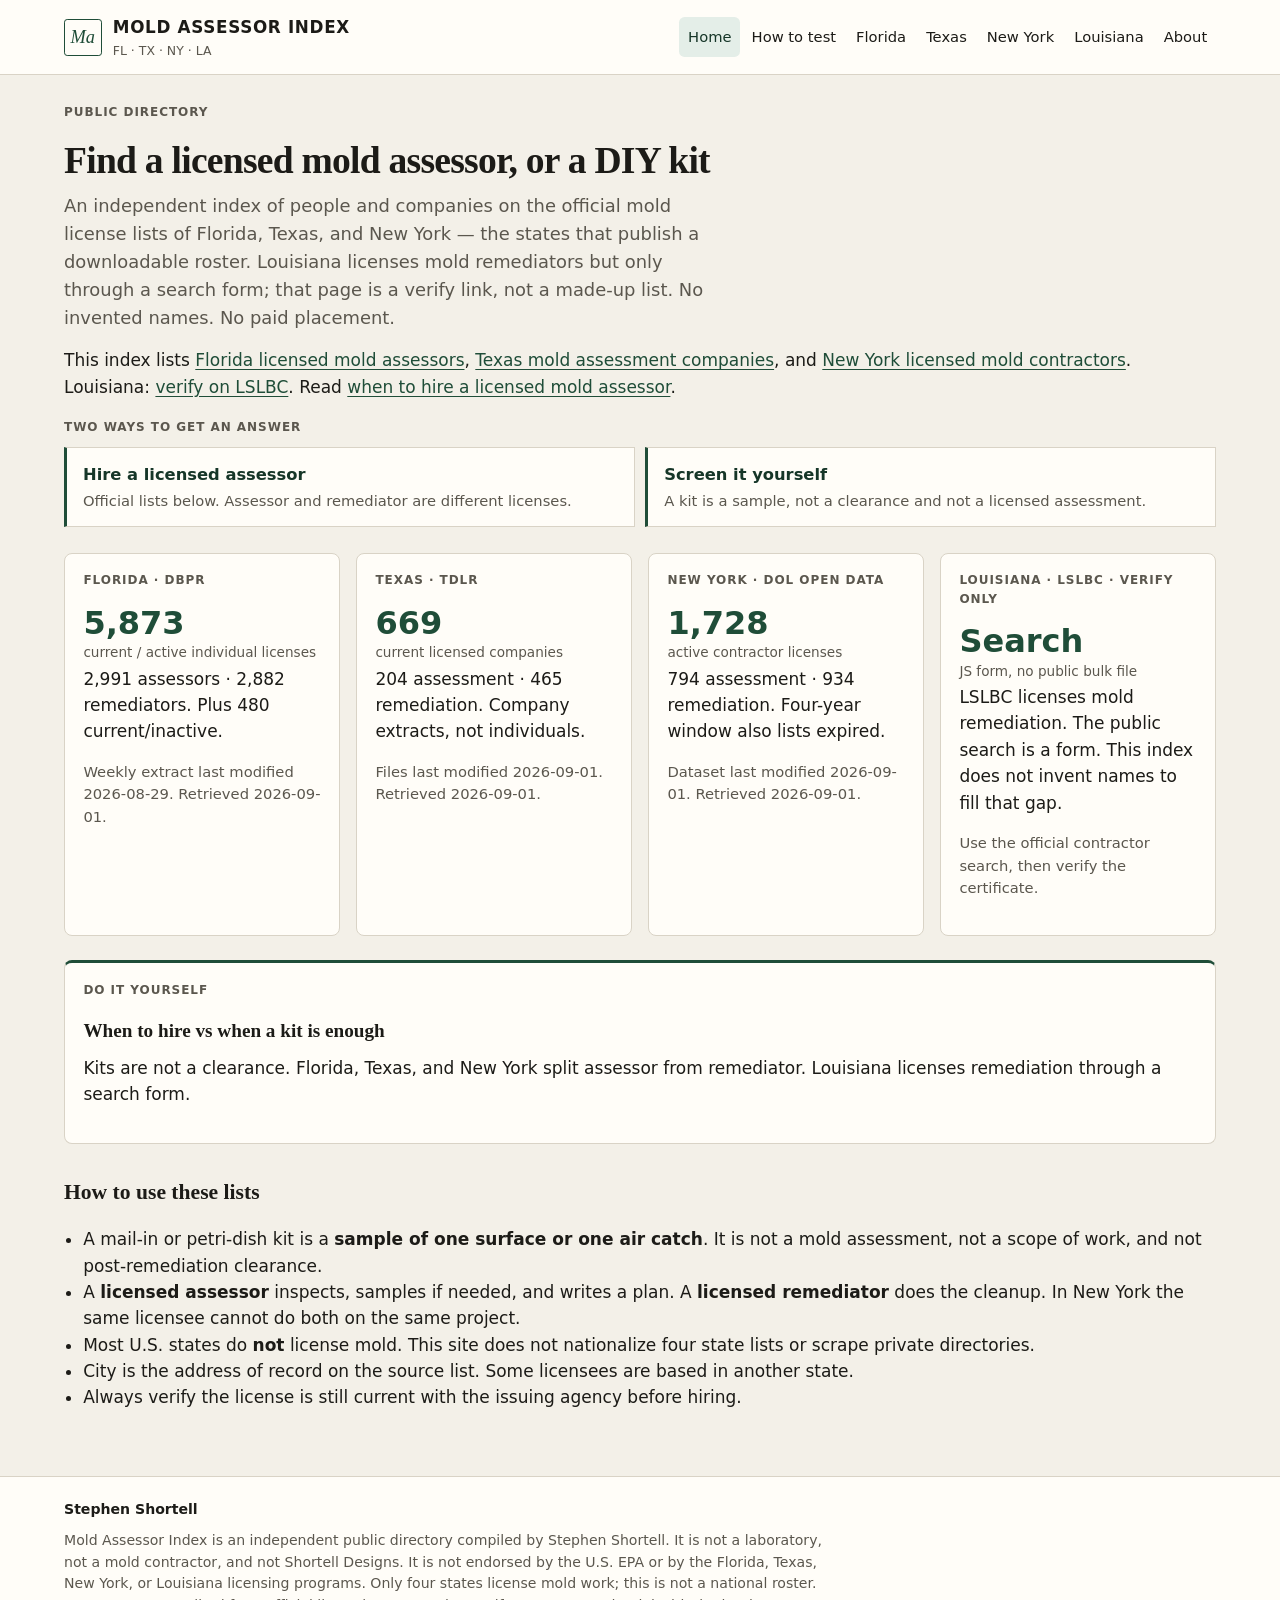
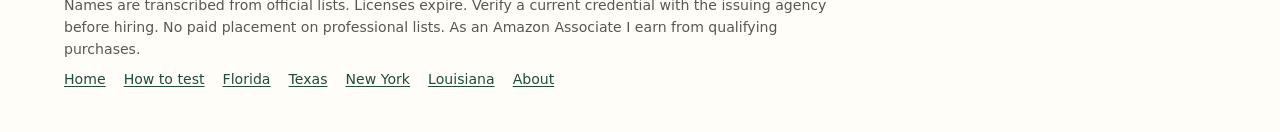
==== index.html @ 60d813a1 "Add unique SEO titles, metas, and internal-link anchors." ====
<!DOCTYPE html>
<html lang="en">
<head>
  <meta charset="utf-8">
  <meta name="viewport" content="width=device-width, initial-scale=1">
  <title>Find a Licensed Mold Assessor | Mold Assessor Index</title>
  <meta name="description" content="Independent index of Florida, Texas, and New York mold license lists. Louisiana is verify-only. Assessor and remediator are different licenses. No paid placement.">
  <link rel="stylesheet" href="css/style.css">
</head>
<body>
  <a class="skip" href="#main">Skip to content</a>
  <header class="site-header">
    <div class="header-inner">
      <a class="brand" href="index.html">
        <span class="brand-mark" aria-hidden="true">Ma</span>
        <span class="brand-text">
          <span class="brand-name">Mold Assessor Index</span>
          <span class="brand-sub">FL · TX · NY · LA</span>
        </span>
      </a>
      <nav aria-label="Primary">
        <a href="index.html" aria-current="page">Home</a>
        <a href="how-to.html">How to test</a>
        <a href="florida.html">Florida</a>
        <a href="texas.html">Texas</a>
        <a href="new-york.html">New York</a>
        <a href="louisiana.html">Louisiana</a>
        <a href="about.html">About</a>
      </nav>
    </div>
  </header>
  <main id="main">
    <div class="wrap">

      <p class="kicker">Public directory</p>
      <h1>Find a licensed mold assessor, or a DIY kit</h1>
      <p class="lede">An independent index of people and companies on the official mold license lists of Florida, Texas, and New York — the states that publish a downloadable roster. Louisiana licenses mold remediators but only through a search form; that page is a verify link, not a made-up list. No invented names. No paid placement.</p>
      <p>This index lists <a href="florida.html">Florida licensed mold assessors</a>, <a href="texas.html">Texas mold assessment companies</a>, and <a href="new-york.html">New York licensed mold contractors</a>. Louisiana: <a href="louisiana.html">verify on LSLBC</a>. Read <a href="how-to.html">when to hire a licensed mold assessor</a>.</p>

      <div class="paths">
        <p class="paths-label">Two ways to get an answer</p>
        <a class="path" href="#states">
          <strong>Hire a licensed assessor</strong>
          <span>Official lists below. Assessor and remediator are different licenses.</span>
        </a>
        <a class="path" href="how-to.html">
          <strong>Screen it yourself</strong>
          <span>A kit is a sample, not a clearance and not a licensed assessment.</span>
        </a>
      </div>

      <div class="grid states" id="states">
        <a class="card" href="florida.html">
          <p class="kicker">Florida · DBPR</p>
          <p class="stat">5,873<small>current / active individual licenses</small></p>
          <p>2,991 assessors · 2,882 remediators. Plus 480 current/inactive.</p>
          <p class="meta">Weekly extract last modified 2026-08-29. Retrieved 2026-09-01.</p>
        </a>
        <a class="card" href="texas.html">
          <p class="kicker">Texas · TDLR</p>
          <p class="stat">669<small>current licensed companies</small></p>
          <p>204 assessment · 465 remediation. Company extracts, not individuals.</p>
          <p class="meta">Files last modified 2026-09-01. Retrieved 2026-09-01.</p>
        </a>
        <a class="card" href="new-york.html">
          <p class="kicker">New York · DOL Open Data</p>
          <p class="stat">1,728<small>active contractor licenses</small></p>
          <p>794 assessment · 934 remediation. Four-year window also lists expired.</p>
          <p class="meta">Dataset last modified 2026-09-01. Retrieved 2026-09-01.</p>
        </a>
        <a class="card" href="louisiana.html">
          <p class="kicker">Louisiana · LSLBC · verify only</p>
          <p class="stat">Search<small>JS form, no public bulk file</small></p>
          <p>LSLBC licenses mold remediation. The public search is a form. This index does not invent names to fill that gap.</p>
          <p class="meta">Use the official contractor search, then verify the certificate.</p>
        </a>
      </div>

      <a class="card card-howto" href="how-to.html">
        <p class="kicker">Do it yourself</p>
        <h2>When to hire vs when a kit is enough</h2>
        <p>Kits are not a clearance. Florida, Texas, and New York split assessor from remediator. Louisiana licenses remediation through a search form.</p>
      </a>

      <h2>How to use these lists</h2>
      <ul class="plain">
        <li>A mail-in or petri-dish kit is a <strong>sample of one surface or one air catch</strong>. It is not a mold assessment, not a scope of work, and not post-remediation clearance.</li>
        <li>A <strong>licensed assessor</strong> inspects, samples if needed, and writes a plan. A <strong>licensed remediator</strong> does the cleanup. In New York the same licensee cannot do both on the same project.</li>
        <li>Most U.S. states do <strong>not</strong> license mold. This site does not nationalize four state lists or scrape private directories.</li>
        <li>City is the address of record on the source list. Some licensees are based in another state.</li>
        <li>Always verify the license is still current with the issuing agency before hiring.</li>
      </ul>

    </div>
  </main>
  <footer class="site-footer">
    <div class="wrap">
      <p class="byline">Stephen Shortell</p>
      <p>Mold Assessor Index is an independent public directory compiled by Stephen Shortell. It is not a laboratory, not a mold contractor, and not Shortell Designs. It is not endorsed by the U.S. EPA or by the Florida, Texas, New York, or Louisiana licensing programs. Only four states license mold work; this is not a national roster. Names are transcribed from official lists. Licenses expire. Verify a current credential with the issuing agency before hiring. No paid placement on professional lists. As an Amazon Associate I earn from qualifying purchases.</p>
      <p class="foot-nav"><a href="index.html">Home</a> <a href="how-to.html">How to test</a> <a href="florida.html">Florida</a> <a href="texas.html">Texas</a> <a href="new-york.html">New York</a> <a href="louisiana.html">Louisiana</a> <a href="about.html">About</a></p>
    </div>
  </footer>
</body>
</html>
---- css/style.css ----
/* Mold Assessor Index — same visual language as Radon Test Index / Lead Paint Index; mobile-first, calm, no tracking, no cookie wall */
:root {
  --bg: #f3f0e8;
  --bg-2: #fffdf8;
  --ink: #1c1b17;
  --muted: #5b574e;
  --line: #d9d3c6;
  --pine: #1f4d38;
  --pine-2: #163628;
  --sage: #e4eee8;
  --violet: #ece8f5;
  --violet-ink: #3a3160;
  --sand: #f3ead4;
  --sand-ink: #5a4718;
  --note: #f6efe0;
  --note-edge: #8a6d32;
  --focus: #1f4d38;
  --max: 72rem;
  --prose: 40rem;
  --radius: 0.35rem;
}

*,
*::before,
*::after {
  box-sizing: border-box;
}

html {
  scroll-behavior: smooth;
}

body {
  margin: 0;
  color: var(--ink);
  background: var(--bg);
  font-family: "Source Sans 3", "Segoe UI", system-ui, -apple-system, sans-serif;
  font-size: 1.0625rem;
  line-height: 1.55;
}

.skip {
  position: absolute;
  left: 0.75rem;
  top: -3rem;
  background: var(--pine);
  color: #fff;
  padding: 0.4rem 0.7rem;
  z-index: 20;
}
.skip:focus {
  top: 0.75rem;
}

a {
  color: var(--pine);
  text-underline-offset: 0.15em;
}
a:hover {
  color: var(--pine-2);
}
a:focus-visible,
button:focus-visible,
input:focus-visible {
  outline: 2px solid var(--focus);
  outline-offset: 2px;
}

.wrap {
  width: min(100% - 2rem, var(--max));
  margin-inline: auto;
}
.wrap-prose {
  width: min(100% - 2rem, var(--prose));
  margin-inline: auto;
}

/* Header */
.site-header {
  border-bottom: 1px solid var(--line);
  background: var(--bg-2);
}
.header-inner {
  width: min(100% - 2rem, var(--max));
  margin-inline: auto;
  padding: 0.9rem 0 0.85rem;
  display: flex;
  flex-wrap: wrap;
  gap: 0.75rem 1.5rem;
  align-items: center;
  justify-content: space-between;
}
.brand {
  display: flex;
  gap: 0.7rem;
  align-items: center;
  text-decoration: none;
  color: inherit;
}
.brand-mark {
  flex: none;
  width: 2.35rem;
  height: 2.35rem;
  display: grid;
  place-items: center;
  border: 1.5px solid var(--pine);
  border-radius: 0.2rem;
  color: var(--pine);
  font-family: Georgia, "Iowan Old Style", "Palatino Linotype", serif;
  font-style: italic;
  font-size: 1.15rem;
  line-height: 1;
}
.brand-text {
  display: flex;
  flex-direction: column;
  gap: 0.05rem;
}
.brand-name {
  font-weight: 700;
  letter-spacing: 0.04em;
  font-size: 1.05rem;
  text-transform: uppercase;
}
.brand-sub {
  font-size: 0.78rem;
  color: var(--muted);
}

nav {
  display: flex;
  flex-wrap: wrap;
  gap: 0.15rem 0.15rem;
}
nav a {
  text-decoration: none;
  color: var(--ink);
  padding: 0.3rem 0.55rem;
  border-radius: var(--radius);
  font-size: 0.92rem;
}
nav a:hover,
nav a[aria-current="page"] {
  background: var(--sage);
  color: var(--pine-2);
}

/* Main */
main {
  padding: 1.75rem 0 3rem;
}
h1 {
  font-family: Georgia, "Iowan Old Style", Palatino, serif;
  font-weight: 600;
  font-size: clamp(1.7rem, 3.5vw, 2.35rem);
  line-height: 1.2;
  margin: 0 0 0.6rem;
  letter-spacing: -0.02em;
}
h2 {
  font-family: Georgia, "Iowan Old Style", Palatino, serif;
  font-weight: 600;
  font-size: 1.35rem;
  margin: 2rem 0 0.6rem;
}
h3 {
  font-size: 1.05rem;
  margin: 1.4rem 0 0.4rem;
}
p {
  margin: 0 0 1rem;
}
.lede {
  font-size: 1.12rem;
  color: var(--muted);
  max-width: 40rem;
}

/* Home cards */
.grid {
  display: grid;
  gap: 1rem;
  margin: 1.5rem 0;
}
@media (min-width: 640px) {
  .grid.states {
    grid-template-columns: repeat(2, 1fr);
  }
  .grid.two {
    grid-template-columns: 1fr 1fr;
  }
}
@media (min-width: 960px) {
  .grid.states {
    grid-template-columns: repeat(4, 1fr);
  }
}
.card {
  background: var(--bg-2);
  border: 1px solid var(--line);
  border-radius: 0.5rem;
  padding: 1.1rem 1.15rem 1.2rem;
  text-decoration: none;
  color: inherit;
  display: block;
}
a.card:hover {
  border-color: var(--pine);
}
.card h2,
.card h3 {
  margin-top: 0;
}
.stat {
  font-variant-numeric: tabular-nums;
  font-size: 2rem;
  font-weight: 600;
  color: var(--pine);
  line-height: 1.1;
  margin: 0.2rem 0 0.35rem;
}
.stat small {
  display: block;
  font-size: 0.85rem;
  font-weight: 500;
  color: var(--muted);
  margin-top: 0.25rem;
}
.kicker {
  font-size: 0.75rem;
  letter-spacing: 0.08em;
  text-transform: uppercase;
  color: var(--muted);
  font-weight: 600;
}

/* Notes / callouts */
.note {
  background: var(--note);
  border-left: 3px solid var(--note-edge);
  padding: 0.85rem 1rem;
  margin: 1.1rem 0 1.4rem;
  border-radius: 0 0.35rem 0.35rem 0;
}
.note p:last-child {
  margin-bottom: 0;
}

ul.plain,
ol.plain {
  padding-left: 1.2rem;
}
.meta {
  color: var(--muted);
  font-size: 0.92rem;
}

/* Filters */
.filters {
  display: flex;
  flex-wrap: wrap;
  gap: 0.65rem 1rem;
  align-items: end;
  margin: 1rem 0 1.1rem;
  padding: 0.85rem 0;
  border-top: 1px solid var(--line);
  border-bottom: 1px solid var(--line);
  position: sticky;
  top: 0;
  background: var(--bg);
  z-index: 5;
}
.filters label.field {
  display: flex;
  flex-direction: column;
  gap: 0.25rem;
  font-size: 0.8rem;
  font-weight: 600;
  color: var(--muted);
  flex: 1 1 14rem;
}
.filters input[type="search"] {
  font: inherit;
  padding: 0.45rem 0.6rem;
  border: 1px solid var(--line);
  border-radius: var(--radius);
  background: var(--bg-2);
  color: var(--ink);
  width: 100%;
}
.pills {
  display: flex;
  flex-wrap: wrap;
  gap: 0.35rem;
}
.pills label {
  font-size: 0.88rem;
  border: 1px solid var(--line);
  background: var(--bg-2);
  border-radius: 999px;
  padding: 0.28rem 0.7rem;
  cursor: pointer;
}
.pills input {
  appearance: none;
  width: 0;
  height: 0;
  position: absolute;
}
.pills input:checked ~ span,
.pills label:has(input:checked) {
  background: var(--pine);
  color: #fff;
  border-color: var(--pine);
}
.pills label:has(input:focus-visible) {
  outline: 2px solid var(--focus);
  outline-offset: 2px;
}
.shown {
  font-size: 0.9rem;
  color: var(--muted);
  margin: 0 0 0.75rem;
}

/* Directory table */
.table-scroll {
  overflow-x: auto;
}
table.dir {
  width: 100%;
  border-collapse: collapse;
  background: var(--bg-2);
  font-size: 0.95rem;
}
table.dir th {
  text-align: left;
  font-size: 0.75rem;
  letter-spacing: 0.06em;
  text-transform: uppercase;
  color: var(--muted);
  font-weight: 600;
  padding: 0.55rem 0.7rem;
  border-bottom: 1px solid var(--line);
  background: #f7f4ec;
  position: sticky;
  top: 0;
}
table.dir td {
  padding: 0.65rem 0.7rem;
  border-bottom: 1px solid var(--line);
  vertical-align: top;
}
table.dir tbody tr:hover {
  background: #faf7f0;
}
.name {
  font-weight: 600;
}
.city {
  white-space: nowrap;
}
.cred,
.src {
  color: var(--muted);
  font-size: 0.88rem;
}
.svc {
  display: inline-block;
  font-size: 0.78rem;
  font-weight: 600;
  letter-spacing: 0.02em;
  padding: 0.12rem 0.45rem;
  border-radius: 999px;
  white-space: nowrap;
}
.svc-m {
  background: var(--sage);
  color: var(--pine-2);
}
.svc-x {
  background: var(--violet);
  color: var(--violet-ink);
}
.svc-b {
  background: var(--sand);
  color: var(--sand-ink);
}

@media (max-width: 720px) {
  table.dir,
  table.dir thead,
  table.dir tbody,
  table.dir th,
  table.dir td,
  table.dir tr {
    display: block;
  }
  table.dir thead {
    display: none;
  }
  table.dir tr.pro {
    background: var(--bg-2);
    border: 1px solid var(--line);
    border-radius: 0.45rem;
    padding: 0.75rem 0.85rem 0.85rem;
    margin-bottom: 0.65rem;
  }
  table.dir td {
    border: 0;
    padding: 0.15rem 0;
  }
  table.dir td::before {
    content: attr(data-label);
    display: block;
    font-size: 0.7rem;
    letter-spacing: 0.06em;
    text-transform: uppercase;
    color: var(--muted);
    font-weight: 600;
    margin-bottom: 0.05rem;
  }
  table.dir td.name-cell::before {
    content: none;
  }
  table.dir td:empty,
  table.dir td.omit {
    display: none;
  }
  .city {
    white-space: normal;
  }
}

/* Prose pages */
.prose h1 {
  margin-bottom: 0.75rem;
}
.prose hr {
  border: 0;
  border-top: 1px solid var(--line);
  margin: 1.75rem 0;
}
.prose code {
  font-size: 0.9em;
  background: var(--sage);
  padding: 0.05em 0.3em;
  border-radius: 0.2rem;
}
.prose ul,
.prose ol {
  padding-left: 1.25rem;
  margin: 0 0 1rem;
}
.prose li {
  margin-bottom: 0.35rem;
}

/* Footer */
.site-footer {
  border-top: 1px solid var(--line);
  background: var(--bg-2);
  padding: 1.4rem 0 2rem;
  color: var(--muted);
  font-size: 0.88rem;
}
.site-footer .wrap {
  width: min(100% - 2rem, var(--max));
  margin-inline: auto;
}
.byline {
  color: var(--ink);
  font-weight: 600;
  margin-bottom: 0.4rem;
}
.site-footer p {
  margin: 0 0 0.55rem;
  max-width: 48rem;
}
.foot-nav {
  margin-top: 0.8rem;
}
.foot-nav a {
  margin-right: 0.85rem;
}

@media print {
  .site-header nav,
  .filters,
  .skip,
  .foot-nav {
    display: none;
  }
  body,
  .card,
  table.dir,
  .site-header,
  .site-footer {
    background: #fff;
  }
  a {
    color: inherit;
  }
}


/* === Trust / conversion pass (append) =====================================
   No webfonts, no photos, no Amazon chrome. Method-first kit cards.
   ======================================================================== */

nav a {
  min-height: 2.5rem;
  display: inline-flex;
  align-items: center;
}

/* Homepage: two jobs, stated before the roster. Not a storefront. */
.paths {
  display: grid;
  gap: 0.65rem;
  margin: 1.15rem 0 1.6rem;
}
@media (min-width: 640px) {
  .paths {
    grid-template-columns: 1fr 1fr;
  }
}
.paths-label {
  grid-column: 1 / -1;
  margin: 0;
  font-size: 0.75rem;
  letter-spacing: 0.08em;
  text-transform: uppercase;
  font-weight: 600;
  color: var(--muted);
}
a.path {
  display: block;
  background: var(--bg-2);
  border: 1px solid var(--line);
  border-left: 3px solid var(--pine);
  padding: 0.85rem 1rem;
  text-decoration: none;
  color: inherit;
  min-height: 2.75rem;
}
a.path:hover,
a.path:focus {
  border-color: var(--pine);
  color: inherit;
}
a.path strong {
  display: block;
  color: var(--pine-2);
  font-size: 1.02rem;
}
a.path span {
  display: block;
  color: var(--muted);
  font-size: 0.92rem;
  font-weight: 400;
  margin-top: 0.15rem;
}

.card-howto {
  border-top: 3px solid var(--pine);
}
.card-howto h2 {
  font-size: 1.2rem;
}

/* How-to page: two methods, then a quiet paid link. Not a shop. */
.kit-block {
  margin: 1.25rem 0 1.6rem;
  padding: 1rem 0 0.25rem;
  border-top: 1px solid var(--line);
}
.kit-lead {
  max-width: 40rem;
}
.kits {
  display: grid;
  gap: 0.85rem;
  margin: 0.85rem 0 1rem;
}
@media (min-width: 640px) {
  .kits { grid-template-columns: 1fr 1fr; }
}
.kit {
  background: var(--bg-2);
  border: 1px solid var(--line);
  padding: 0.95rem 1rem 1.05rem;
}
.kit h3 {
  margin: 0.15rem 0 0.4rem;
  font-family: Georgia, "Iowan Old Style", Palatino, serif;
  font-size: 1.15rem;
  font-weight: 600;
}
.kit p:last-child { margin-bottom: 0; }
a.kit-link {
  display: inline-flex;
  align-items: center;
  flex-wrap: wrap;
  gap: 0.35rem 0.5rem;
  min-height: 2.75rem;
  padding: 0.35rem 0;
  font-weight: 600;
  text-decoration: underline;
  text-underline-offset: 0.18em;
}
.paid {
  font-weight: 500;
  font-style: italic;
  color: var(--muted);
  font-size: 0.88em;
}

/* Mold Assessor Index — extras */
.grid.three {
  display: grid;
  gap: 1rem;
}
@media (min-width: 640px) {
  .grid.three { grid-template-columns: repeat(3, 1fr); }
}
.kit.span-2 { grid-column: 1 / -1; }
@media (min-width: 640px) {
  .kits.three { grid-template-columns: 1fr 1fr 1fr; }
}
.rec {
  display: inline-block;
  font-size: 0.75rem;
  font-weight: 600;
  letter-spacing: 0.04em;
  text-transform: uppercase;
  padding: 0.12rem 0.45rem;
  border-radius: 999px;
  margin-bottom: 0.35rem;
}
.rec-yes { background: var(--sage); color: var(--pine-2); }
.rec-no { background: var(--sand); color: var(--sand-ink); }
.county {
  margin: 1.75rem 0 0.4rem;
  font-size: 0.8rem;
  letter-spacing: 0.08em;
  text-transform: uppercase;
  color: var(--muted);
}
.phone {
  font-variant-numeric: tabular-nums;
  white-space: nowrap;
}
.dup {
  font-size: 0.85rem;
  color: var(--muted);
  font-style: italic;
}
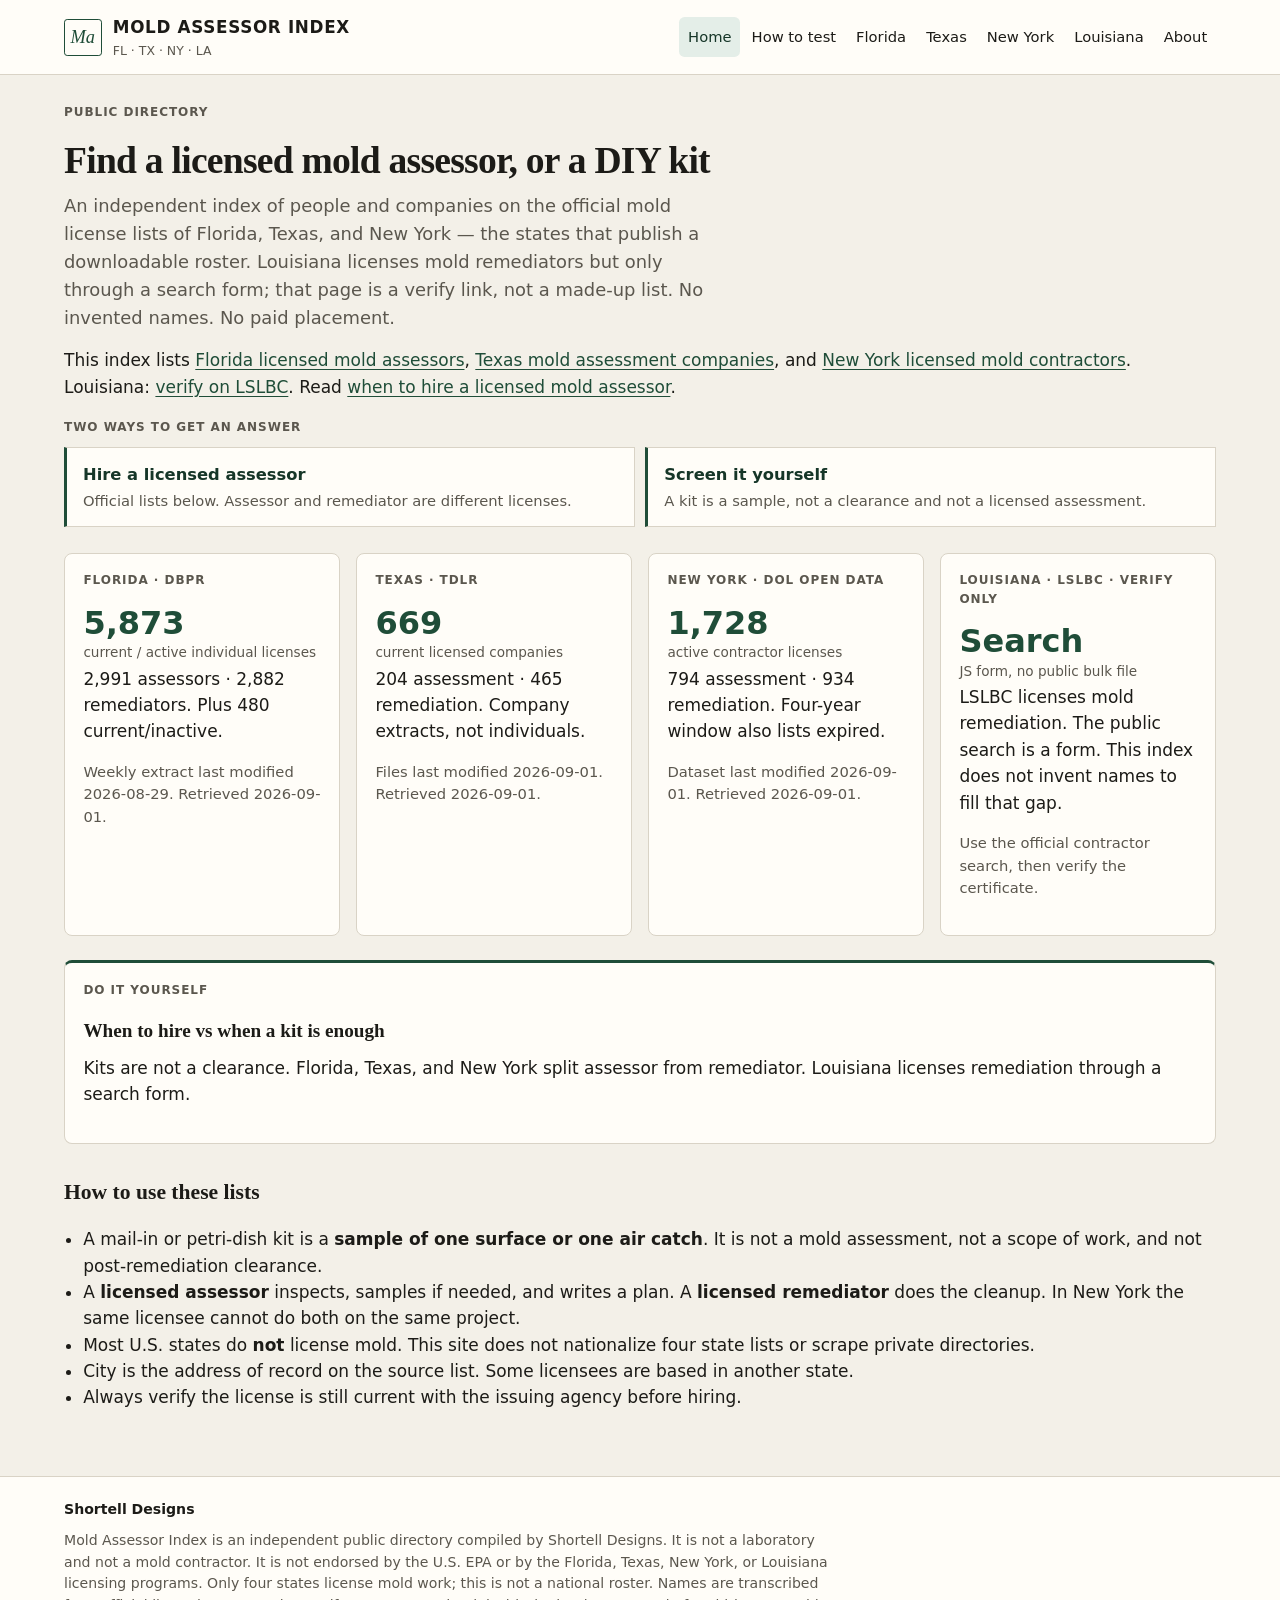
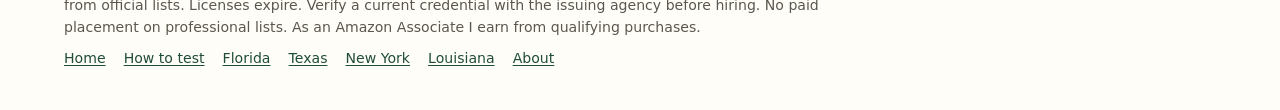
==== commit 09e03f47: "Use Shortell Designs as public byline." ====
--- a/index.html
+++ b/index.html
@@ -95,8 +95,8 @@
   </main>
   <footer class="site-footer">
     <div class="wrap">
-      <p class="byline">Stephen Shortell</p>
-      <p>Mold Assessor Index is an independent public directory compiled by Stephen Shortell. It is not a laboratory, not a mold contractor, and not Shortell Designs. It is not endorsed by the U.S. EPA or by the Florida, Texas, New York, or Louisiana licensing programs. Only four states license mold work; this is not a national roster. Names are transcribed from official lists. Licenses expire. Verify a current credential with the issuing agency before hiring. No paid placement on professional lists. As an Amazon Associate I earn from qualifying purchases.</p>
+      <p class="byline">Shortell Designs</p>
+      <p>Mold Assessor Index is an independent public directory compiled by Shortell Designs. It is not a laboratory and not a mold contractor. It is not endorsed by the U.S. EPA or by the Florida, Texas, New York, or Louisiana licensing programs. Only four states license mold work; this is not a national roster. Names are transcribed from official lists. Licenses expire. Verify a current credential with the issuing agency before hiring. No paid placement on professional lists. As an Amazon Associate I earn from qualifying purchases.</p>
       <p class="foot-nav"><a href="index.html">Home</a> <a href="how-to.html">How to test</a> <a href="florida.html">Florida</a> <a href="texas.html">Texas</a> <a href="new-york.html">New York</a> <a href="louisiana.html">Louisiana</a> <a href="about.html">About</a></p>
     </div>
   </footer>
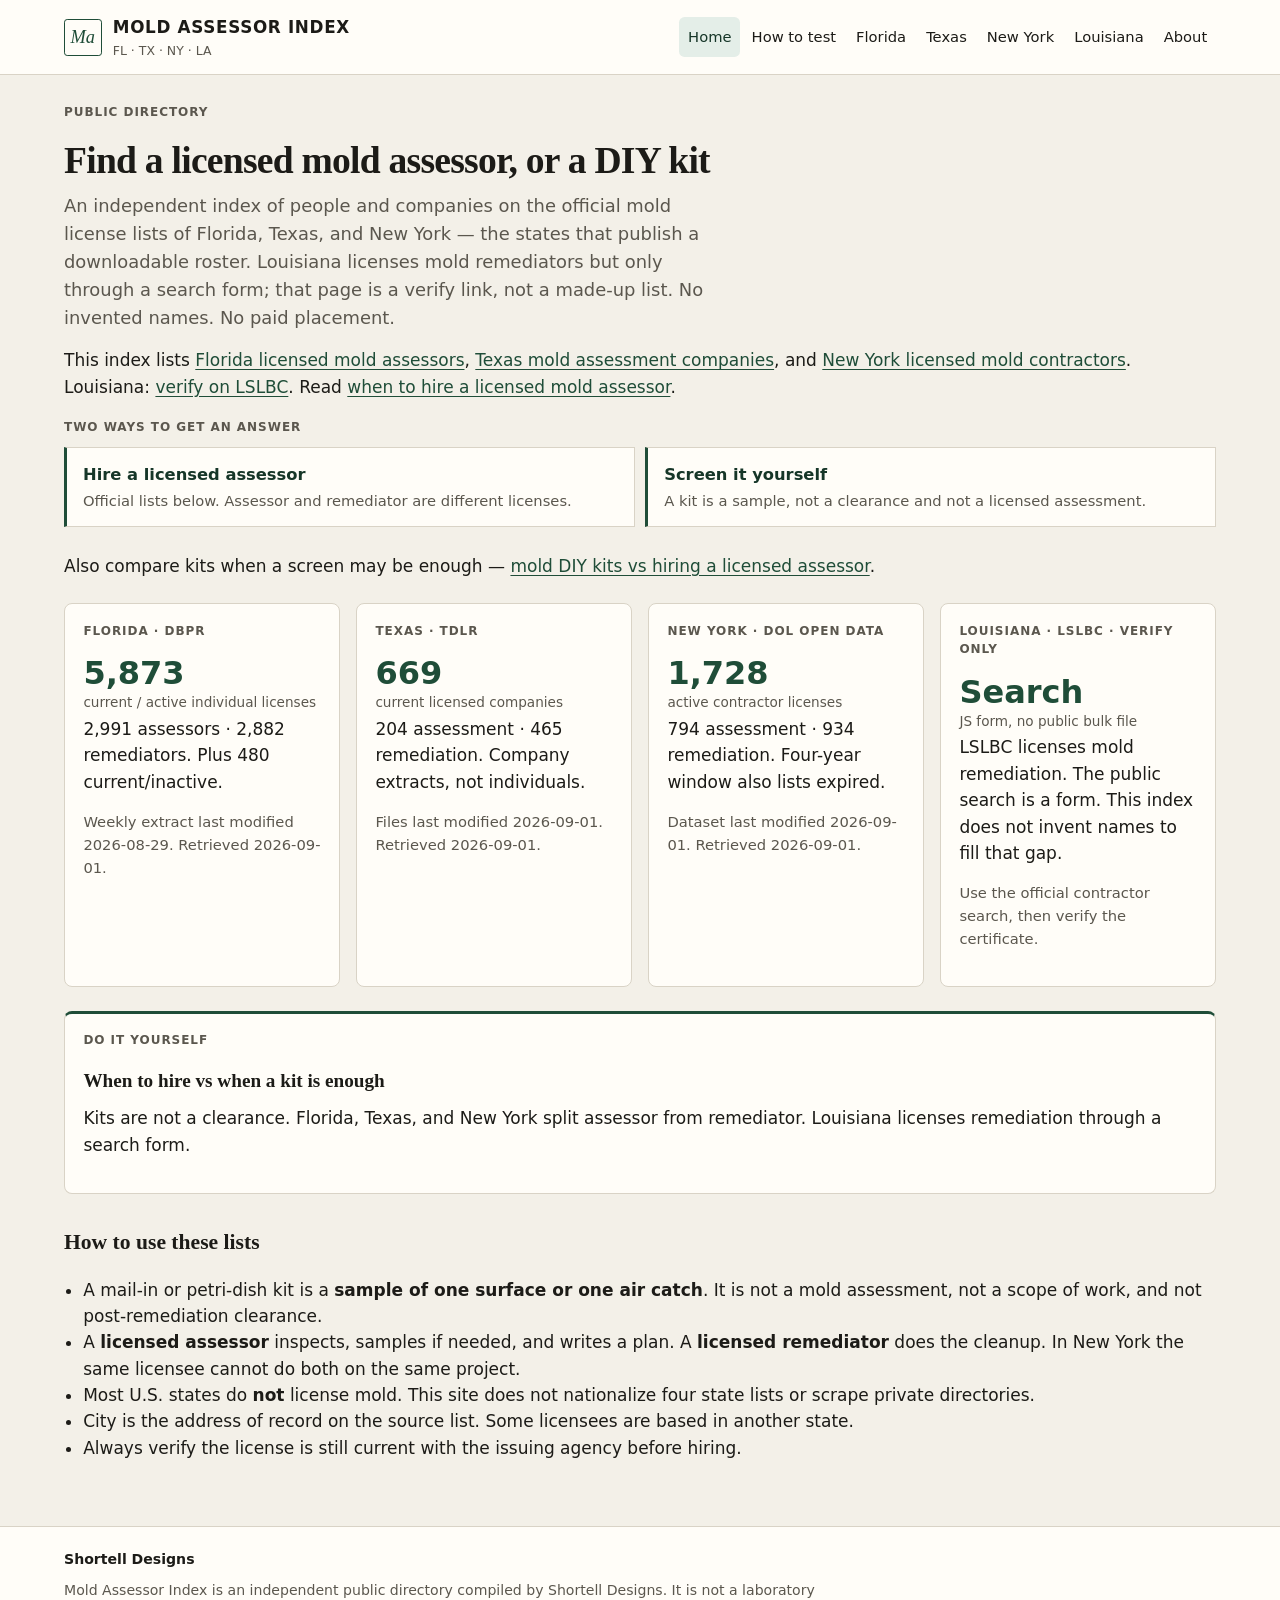
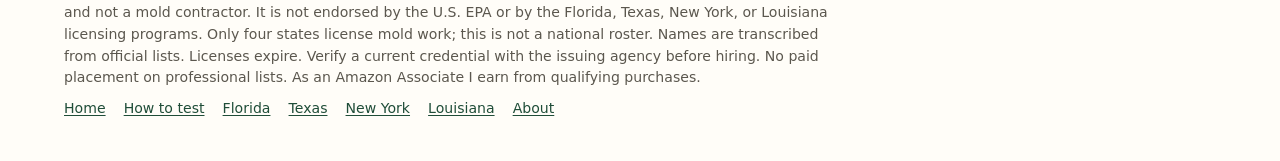
==== commit 00648201: "Add homepage DIY kit comparison bridge to diy-kit-index." ====
--- a/index.html
+++ b/index.html
@@ -48,6 +48,8 @@
           <span>A kit is a sample, not a clearance and not a licensed assessment.</span>
         </a>
       </div>
+
+      <p>Also compare kits when a screen may be enough — <a href="https://shortelldesigns.github.io/diy-kit-index/mold-diy-kits.html">mold DIY kits vs hiring a licensed assessor</a>.</p>
 
       <div class="grid states" id="states">
         <a class="card" href="florida.html">
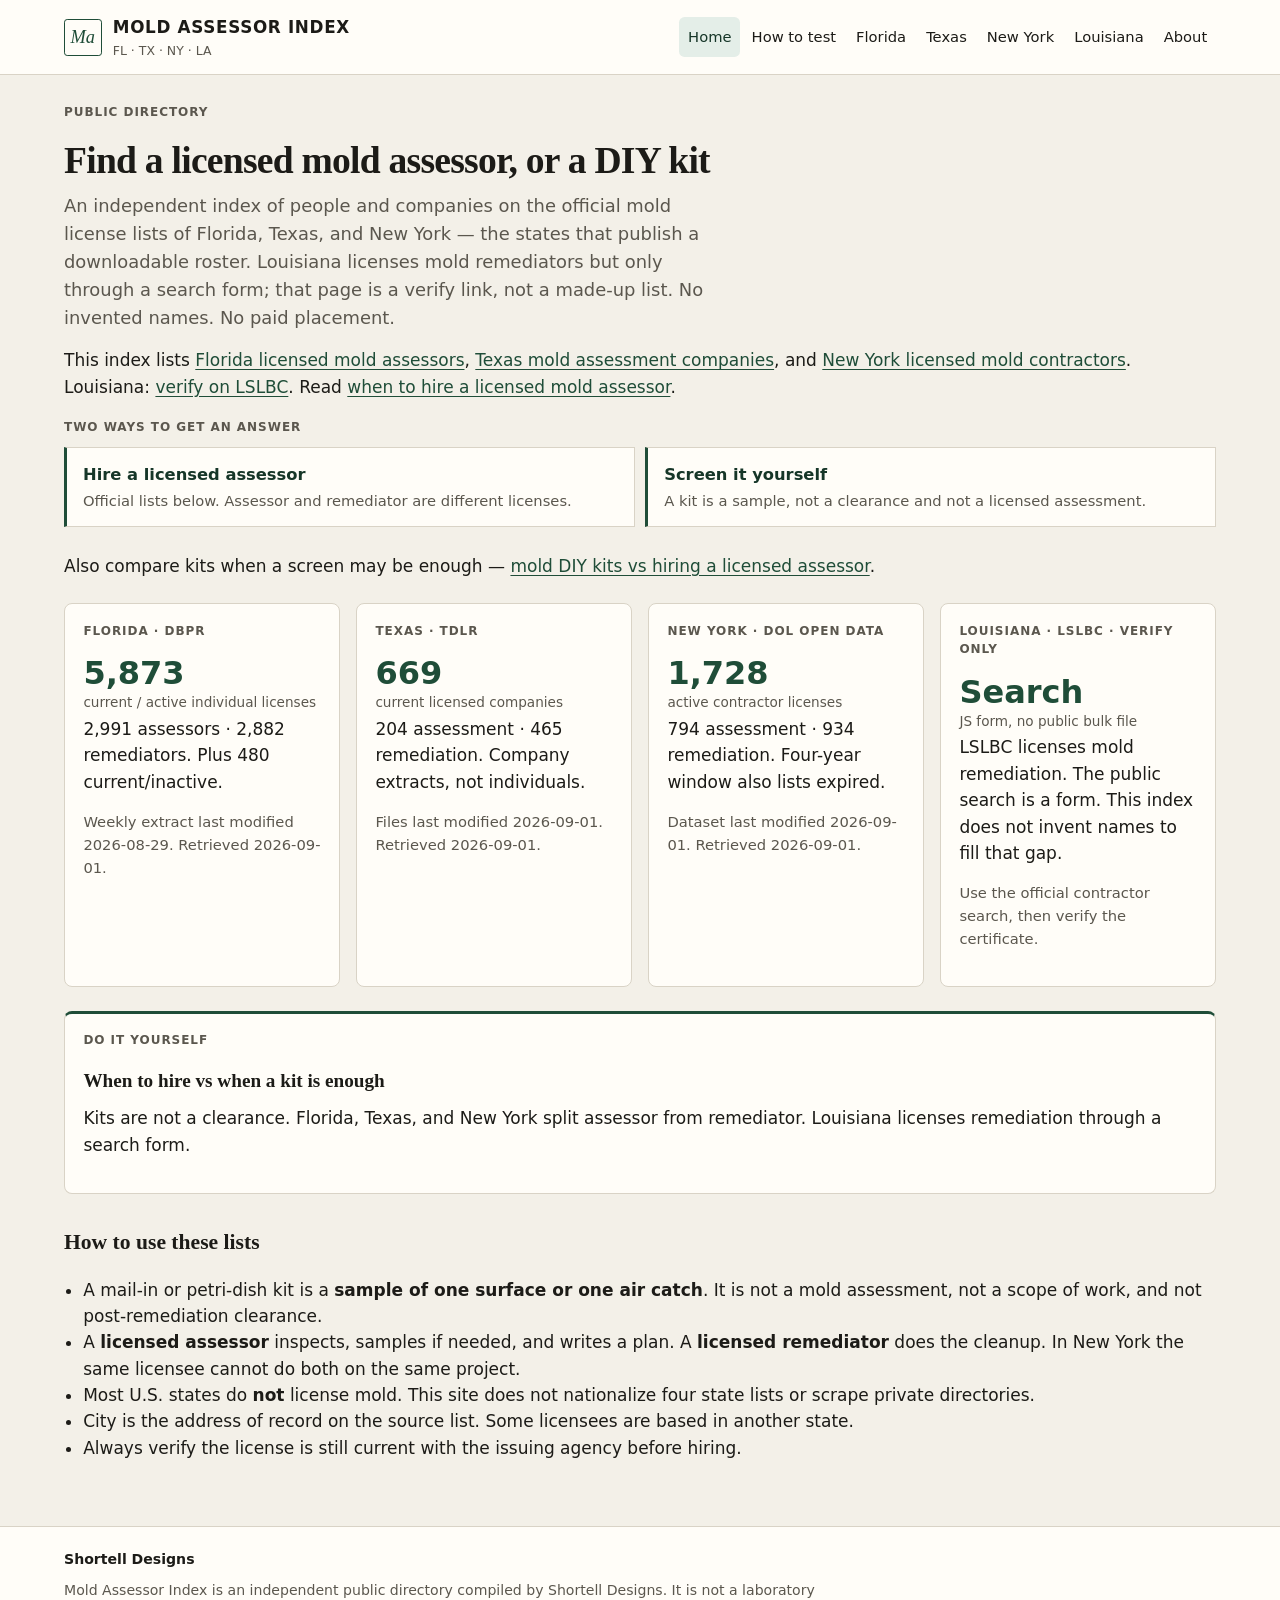
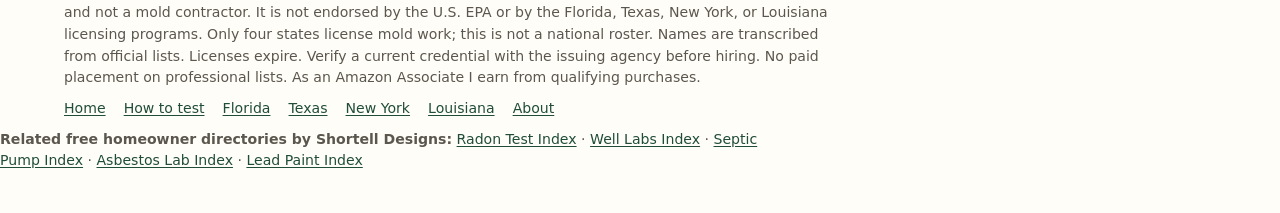
==== commit db0f36fb: "Footer links to related Shortell directories" ====
--- a/index.html
+++ b/index.html
@@ -101,6 +101,7 @@
       <p>Mold Assessor Index is an independent public directory compiled by Shortell Designs. It is not a laboratory and not a mold contractor. It is not endorsed by the U.S. EPA or by the Florida, Texas, New York, or Louisiana licensing programs. Only four states license mold work; this is not a national roster. Names are transcribed from official lists. Licenses expire. Verify a current credential with the issuing agency before hiring. No paid placement on professional lists. As an Amazon Associate I earn from qualifying purchases.</p>
       <p class="foot-nav"><a href="index.html">Home</a> <a href="how-to.html">How to test</a> <a href="florida.html">Florida</a> <a href="texas.html">Texas</a> <a href="new-york.html">New York</a> <a href="louisiana.html">Louisiana</a> <a href="about.html">About</a></p>
     </div>
-  </footer>
+  <p class="related-sites"><strong>Related free homeowner directories by Shortell Designs:</strong> <a href="https://shortelldesigns.github.io/radon-test-index/">Radon Test Index</a> · <a href="https://shortelldesigns.github.io/well-labs-index/">Well Labs Index</a> · <a href="https://shortelldesigns.github.io/septic-pump-index/">Septic Pump Index</a> · <a href="https://shortelldesigns.github.io/asbestos-lab-index/">Asbestos Lab Index</a> · <a href="https://shortelldesigns.github.io/lead-paint-index/">Lead Paint Index</a></p>
+</footer>
 </body>
 </html>
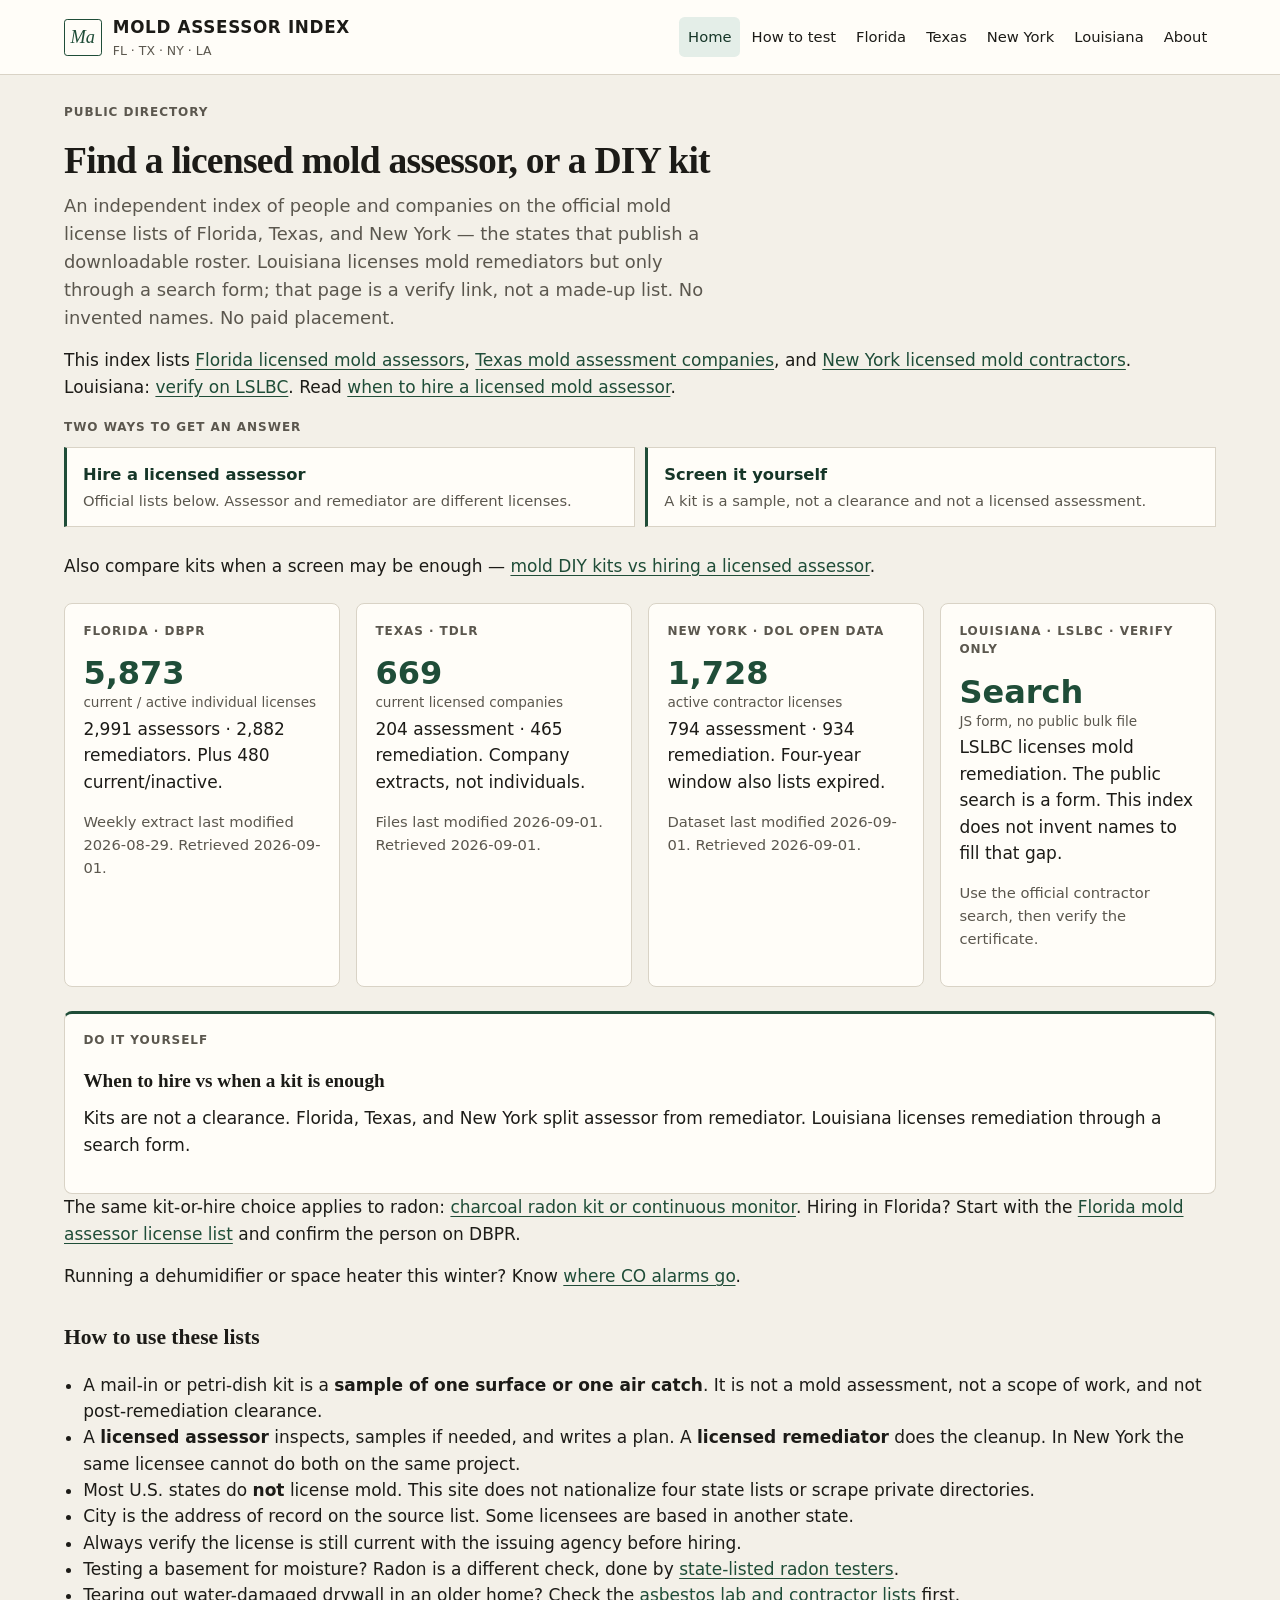
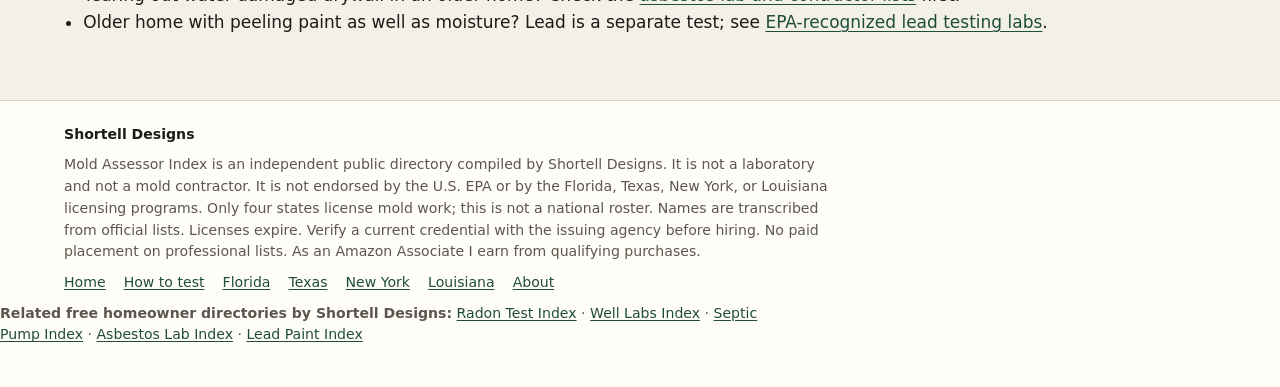
==== commit c41bb519: "Indexing pack 2026-11-09 (Marketeer): intros, titles, metas, internal links Co-authored-by: shortell" ====
--- a/index.html
+++ b/index.html
@@ -5,6 +5,7 @@
   <meta name="viewport" content="width=device-width, initial-scale=1">
   <title>Find a Licensed Mold Assessor | Mold Assessor Index</title>
   <meta name="description" content="Independent index of Florida, Texas, and New York mold license lists. Louisiana is verify-only. Assessor and remediator are different licenses. No paid placement.">
+  <link rel="canonical" href="https://shortelldesigns.github.io/mold-assessor-index/">
   <link rel="stylesheet" href="css/style.css">
 </head>
 <body>
@@ -83,6 +84,8 @@
         <h2>When to hire vs when a kit is enough</h2>
         <p>Kits are not a clearance. Florida, Texas, and New York split assessor from remediator. Louisiana licenses remediation through a search form.</p>
       </a>
+      <p>The same kit-or-hire choice applies to radon: <a href="https://shortelldesigns.github.io/diy-kit-index/radon-test-kits.html">charcoal radon kit or continuous monitor</a>. Hiring in Florida? Start with the <a href="florida.html">Florida mold assessor license list</a> and confirm the person on DBPR.</p>
+      <p>Running a dehumidifier or space heater this winter? Know <a href="https://shortelldesigns.github.io/diy-kit-index/carbon-monoxide-alarms.html">where CO alarms go</a>.</p>
 
       <h2>How to use these lists</h2>
       <ul class="plain">
@@ -91,6 +94,9 @@
         <li>Most U.S. states do <strong>not</strong> license mold. This site does not nationalize four state lists or scrape private directories.</li>
         <li>City is the address of record on the source list. Some licensees are based in another state.</li>
         <li>Always verify the license is still current with the issuing agency before hiring.</li>
+        <li>Testing a basement for moisture? Radon is a different check, done by <a href="https://shortelldesigns.github.io/radon-test-index/">state-listed radon testers</a>.</li>
+        <li>Tearing out water-damaged drywall in an older home? Check the <a href="https://shortelldesigns.github.io/asbestos-lab-index/">asbestos lab and contractor lists</a> first.</li>
+        <li>Older home with peeling paint as well as moisture? Lead is a separate test; see <a href="https://shortelldesigns.github.io/lead-paint-index/labs.html">EPA-recognized lead testing labs</a>.</li>
       </ul>
 
     </div>
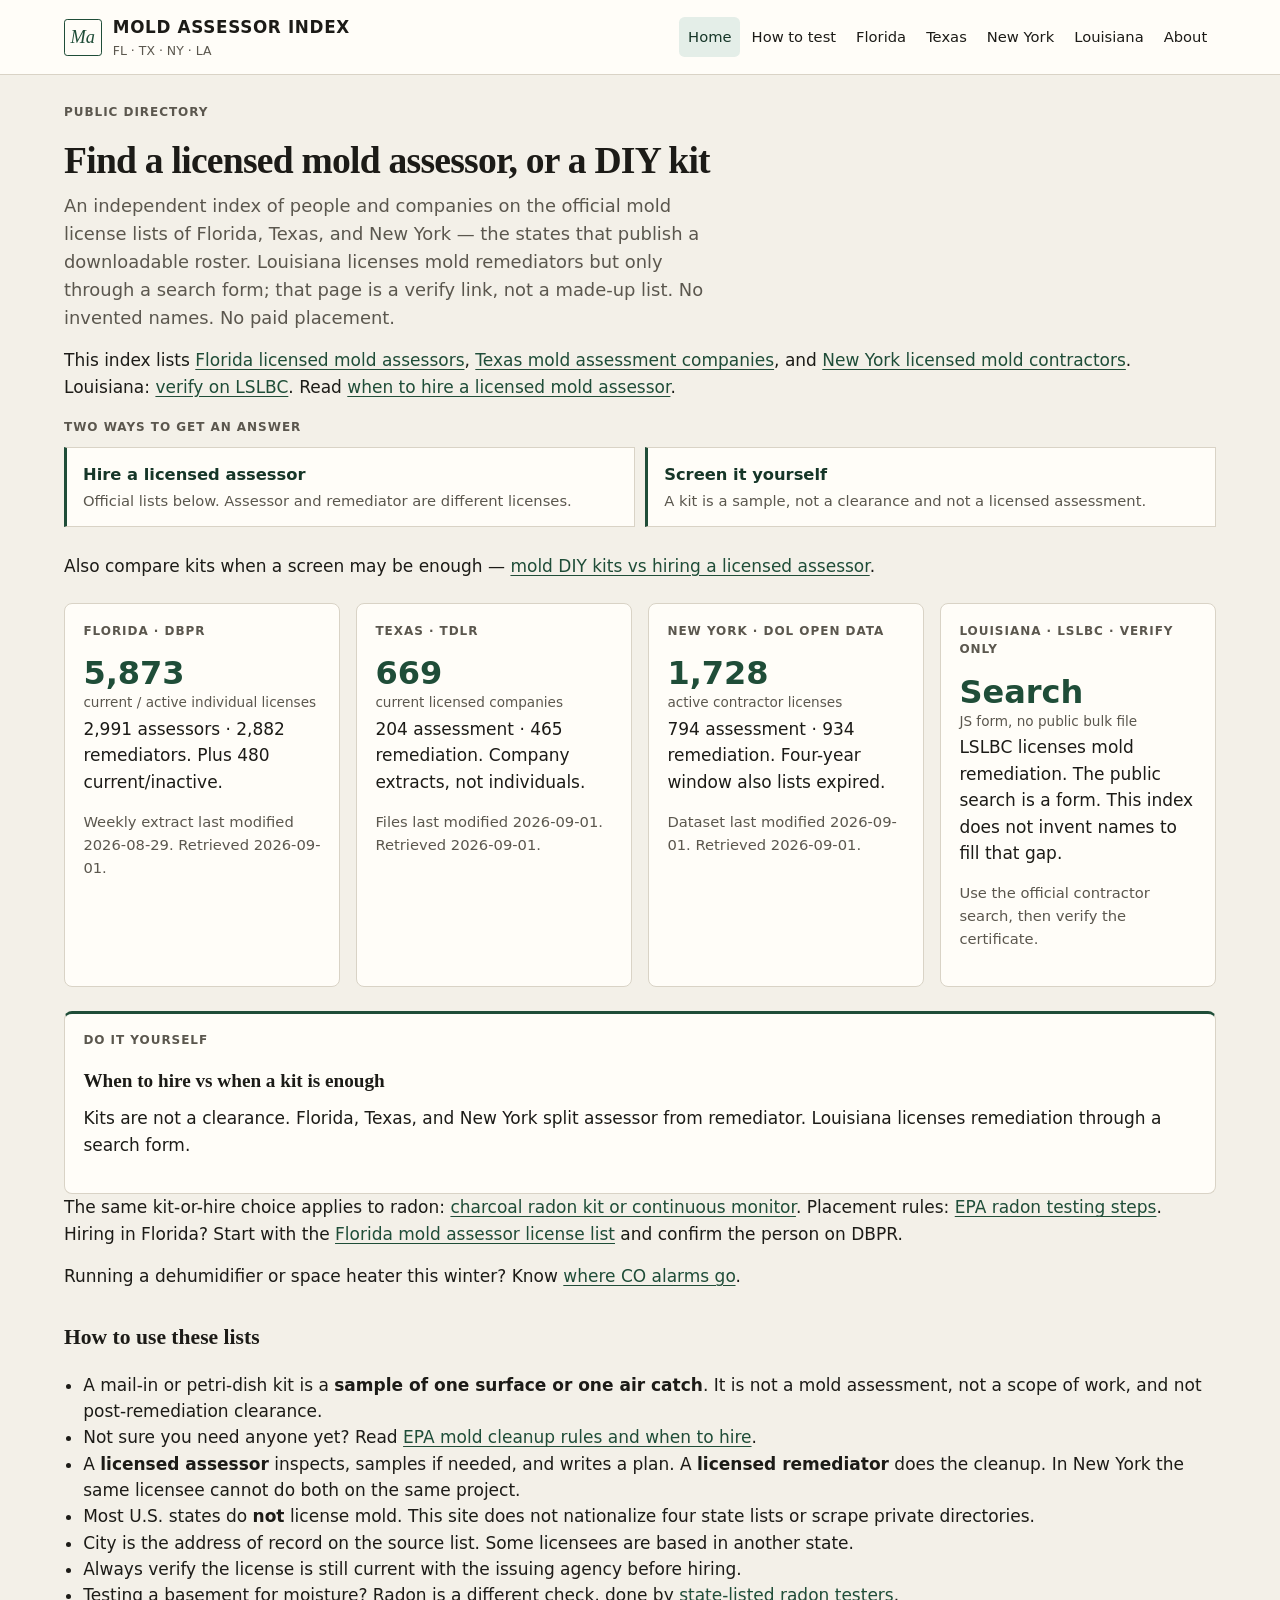
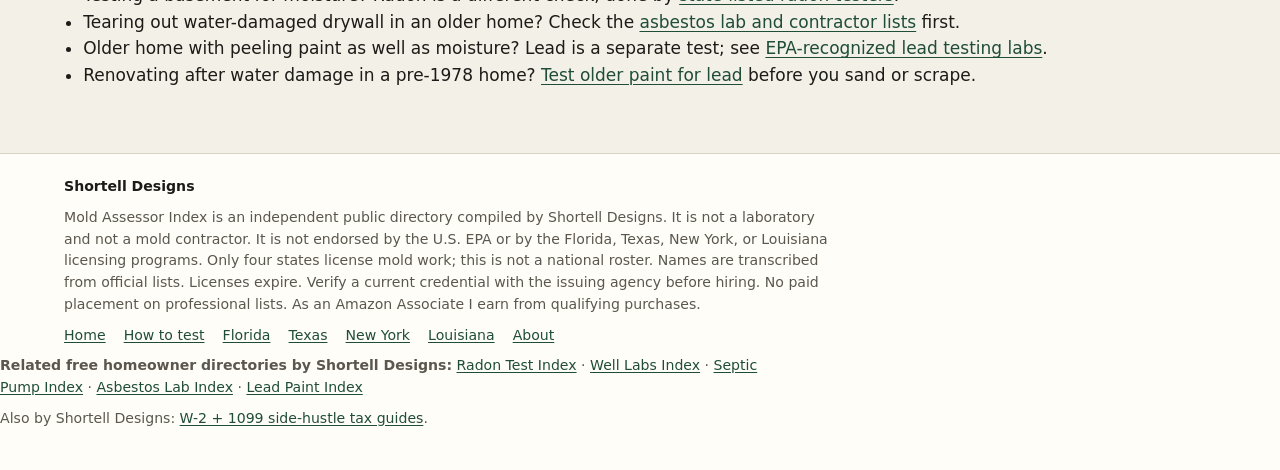
==== commit 45b8f085: "Indexing pack 2026-11-09 GSC-true (Marketeer): titles, metas, intros, internal links Co-authored-by:" ====
--- a/index.html
+++ b/index.html
@@ -84,12 +84,13 @@
         <h2>When to hire vs when a kit is enough</h2>
         <p>Kits are not a clearance. Florida, Texas, and New York split assessor from remediator. Louisiana licenses remediation through a search form.</p>
       </a>
-      <p>The same kit-or-hire choice applies to radon: <a href="https://shortelldesigns.github.io/diy-kit-index/radon-test-kits.html">charcoal radon kit or continuous monitor</a>. Hiring in Florida? Start with the <a href="florida.html">Florida mold assessor license list</a> and confirm the person on DBPR.</p>
+      <p>The same kit-or-hire choice applies to radon: <a href="https://shortelldesigns.github.io/diy-kit-index/radon-test-kits.html">charcoal radon kit or continuous monitor</a>. Placement rules: <a href="https://shortelldesigns.github.io/radon-test-index/how-to-test.html">EPA radon testing steps</a>. Hiring in Florida? Start with the <a href="florida.html">Florida mold assessor license list</a> and confirm the person on DBPR.</p>
       <p>Running a dehumidifier or space heater this winter? Know <a href="https://shortelldesigns.github.io/diy-kit-index/carbon-monoxide-alarms.html">where CO alarms go</a>.</p>
 
       <h2>How to use these lists</h2>
       <ul class="plain">
         <li>A mail-in or petri-dish kit is a <strong>sample of one surface or one air catch</strong>. It is not a mold assessment, not a scope of work, and not post-remediation clearance.</li>
+        <li>Not sure you need anyone yet? Read <a href="how-to.html">EPA mold cleanup rules and when to hire</a>.</li>
         <li>A <strong>licensed assessor</strong> inspects, samples if needed, and writes a plan. A <strong>licensed remediator</strong> does the cleanup. In New York the same licensee cannot do both on the same project.</li>
         <li>Most U.S. states do <strong>not</strong> license mold. This site does not nationalize four state lists or scrape private directories.</li>
         <li>City is the address of record on the source list. Some licensees are based in another state.</li>
@@ -97,6 +98,7 @@
         <li>Testing a basement for moisture? Radon is a different check, done by <a href="https://shortelldesigns.github.io/radon-test-index/">state-listed radon testers</a>.</li>
         <li>Tearing out water-damaged drywall in an older home? Check the <a href="https://shortelldesigns.github.io/asbestos-lab-index/">asbestos lab and contractor lists</a> first.</li>
         <li>Older home with peeling paint as well as moisture? Lead is a separate test; see <a href="https://shortelldesigns.github.io/lead-paint-index/labs.html">EPA-recognized lead testing labs</a>.</li>
+        <li>Renovating after water damage in a pre-1978 home? <a href="https://shortelldesigns.github.io/lead-paint-index/how-to.html">Test older paint for lead</a> before you sand or scrape.</li>
       </ul>
 
     </div>
@@ -108,6 +110,7 @@
       <p class="foot-nav"><a href="index.html">Home</a> <a href="how-to.html">How to test</a> <a href="florida.html">Florida</a> <a href="texas.html">Texas</a> <a href="new-york.html">New York</a> <a href="louisiana.html">Louisiana</a> <a href="about.html">About</a></p>
     </div>
   <p class="related-sites"><strong>Related free homeowner directories by Shortell Designs:</strong> <a href="https://shortelldesigns.github.io/radon-test-index/">Radon Test Index</a> · <a href="https://shortelldesigns.github.io/well-labs-index/">Well Labs Index</a> · <a href="https://shortelldesigns.github.io/septic-pump-index/">Septic Pump Index</a> · <a href="https://shortelldesigns.github.io/asbestos-lab-index/">Asbestos Lab Index</a> · <a href="https://shortelldesigns.github.io/lead-paint-index/">Lead Paint Index</a></p>
+  <p>Also by Shortell Designs: <a href="https://shortelldesigns.github.io/tax-kit-2026/">W-2 + 1099 side-hustle tax guides</a>.</p>
 </footer>
 </body>
 </html>
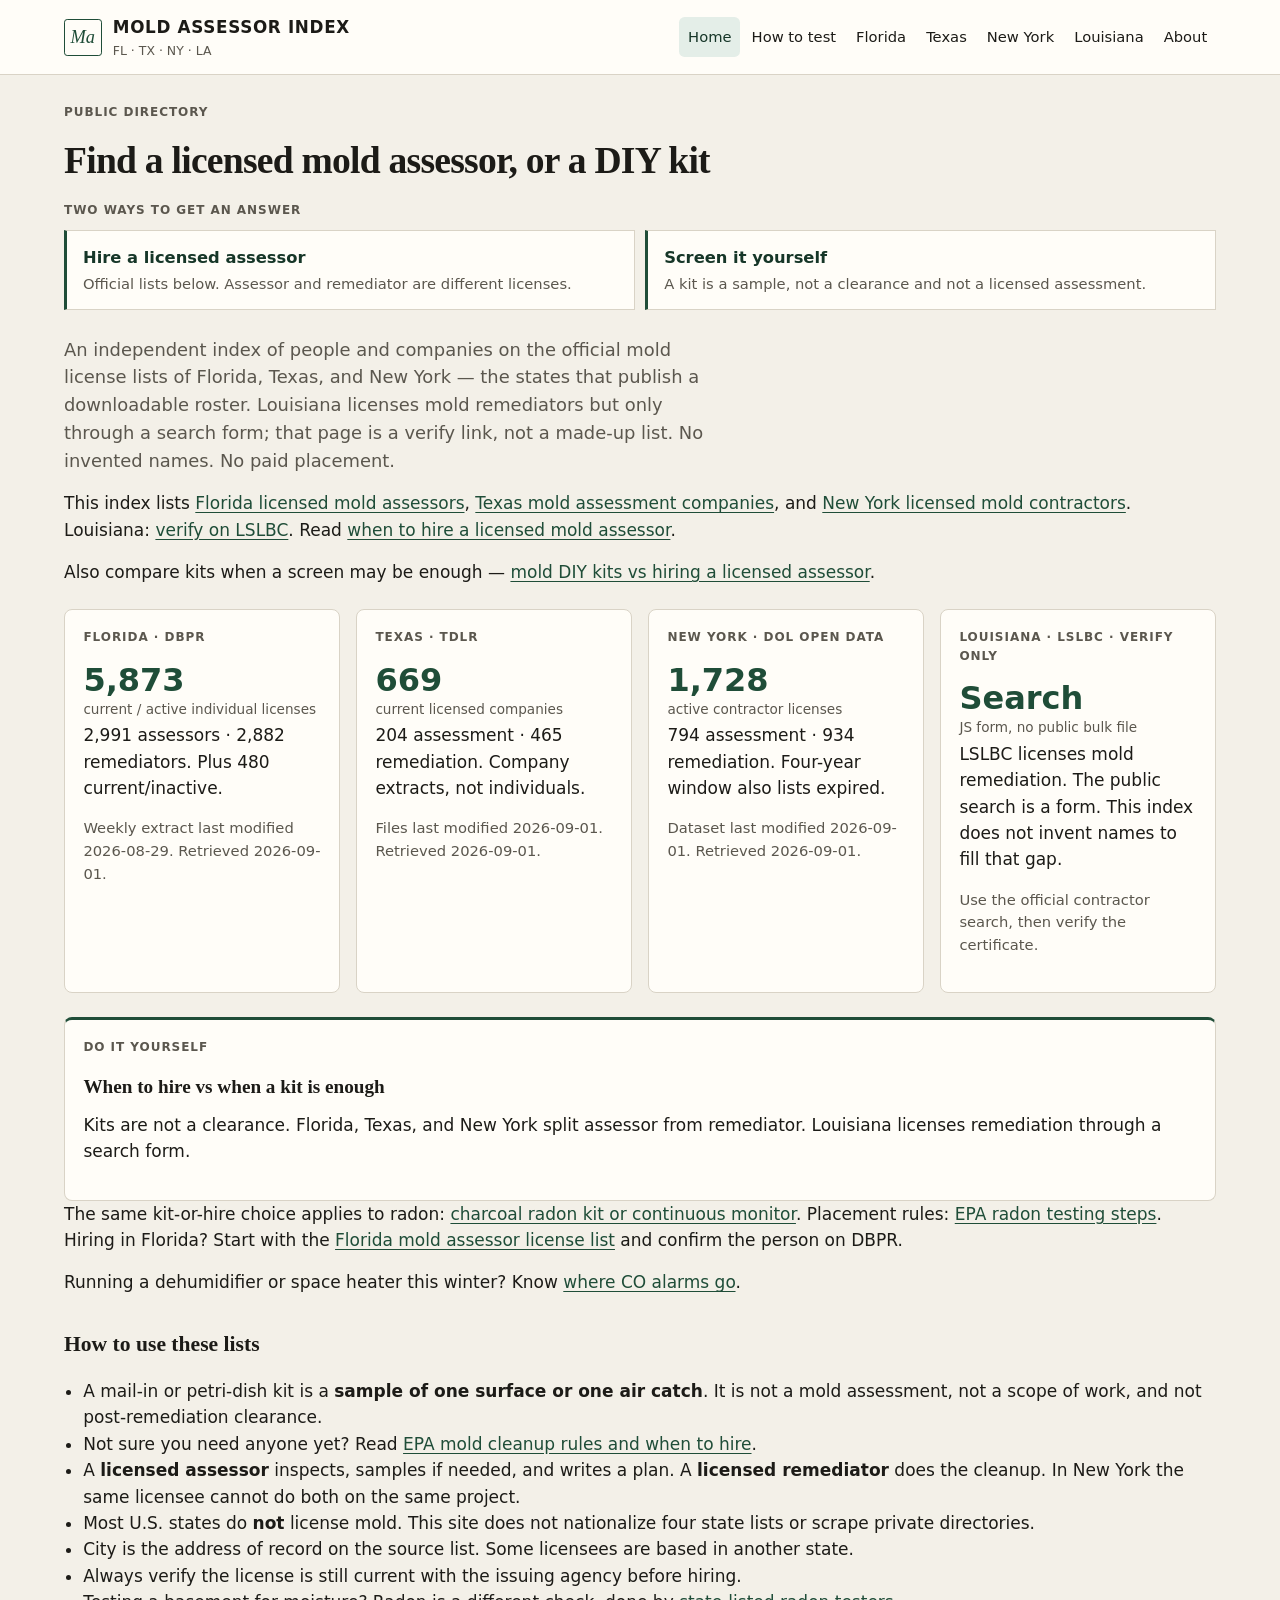
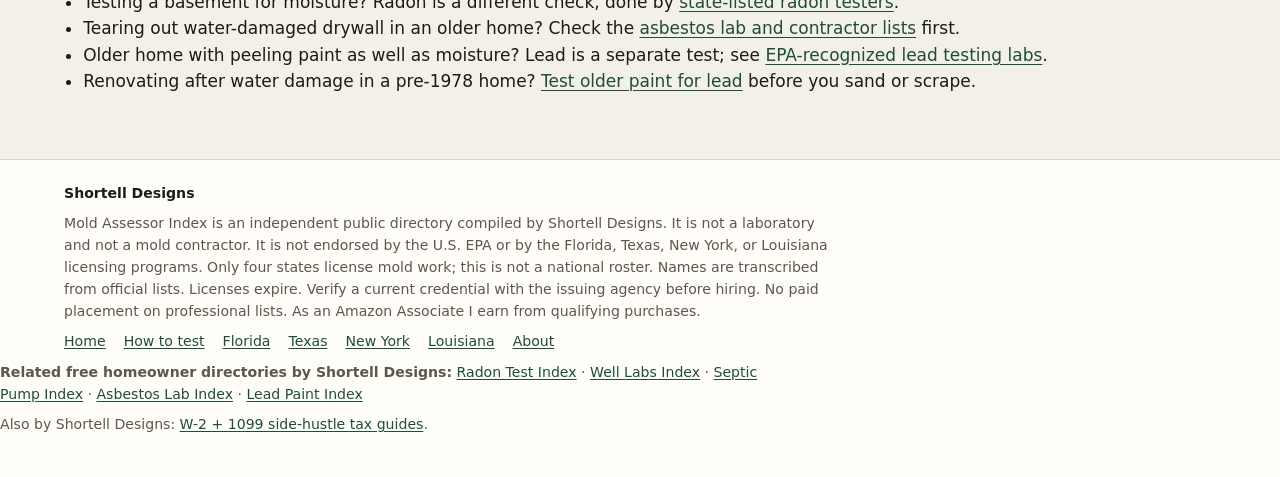
==== commit cdf4fc22: "Fold QA: existing CTA above intro/lede for 390x664 iOS fold" ====
--- a/index.html
+++ b/index.html
@@ -35,10 +35,7 @@
 
       <p class="kicker">Public directory</p>
       <h1>Find a licensed mold assessor, or a DIY kit</h1>
-      <p class="lede">An independent index of people and companies on the official mold license lists of Florida, Texas, and New York — the states that publish a downloadable roster. Louisiana licenses mold remediators but only through a search form; that page is a verify link, not a made-up list. No invented names. No paid placement.</p>
-      <p>This index lists <a href="florida.html">Florida licensed mold assessors</a>, <a href="texas.html">Texas mold assessment companies</a>, and <a href="new-york.html">New York licensed mold contractors</a>. Louisiana: <a href="louisiana.html">verify on LSLBC</a>. Read <a href="how-to.html">when to hire a licensed mold assessor</a>.</p>
-
-      <div class="paths">
+<div class="paths">
         <p class="paths-label">Two ways to get an answer</p>
         <a class="path" href="#states">
           <strong>Hire a licensed assessor</strong>
@@ -50,7 +47,10 @@
         </a>
       </div>
 
-      <p>Also compare kits when a screen may be enough — <a href="https://shortelldesigns.github.io/diy-kit-index/mold-diy-kits.html">mold DIY kits vs hiring a licensed assessor</a>.</p>
+      <p class="lede">An independent index of people and companies on the official mold license lists of Florida, Texas, and New York — the states that publish a downloadable roster. Louisiana licenses mold remediators but only through a search form; that page is a verify link, not a made-up list. No invented names. No paid placement.</p>
+      <p>This index lists <a href="florida.html">Florida licensed mold assessors</a>, <a href="texas.html">Texas mold assessment companies</a>, and <a href="new-york.html">New York licensed mold contractors</a>. Louisiana: <a href="louisiana.html">verify on LSLBC</a>. Read <a href="how-to.html">when to hire a licensed mold assessor</a>.</p>
+
+            <p>Also compare kits when a screen may be enough — <a href="https://shortelldesigns.github.io/diy-kit-index/mold-diy-kits.html">mold DIY kits vs hiring a licensed assessor</a>.</p>
 
       <div class="grid states" id="states">
         <a class="card" href="florida.html">
--- a/css/style.css
+++ b/css/style.css
@@ -656,3 +656,67 @@
   color: var(--muted);
   font-style: italic;
 }
+
+/* Designer pack 2026-11-09: how-to fold CTA (kit link + disclosure before first paid) */
+.fold-cta {
+  margin: 0 0 1.4rem;
+  padding: 1rem 1rem 1.05rem;
+  background: var(--bg-2);
+  border: 1px solid var(--line);
+  border-radius: 0.5rem;
+}
+.fold-cta .kicker { margin: 0 0 0.5rem; }
+.fold-cta .pick-links {
+  list-style: none;
+  padding: 0;
+  margin: 0;
+  display: grid;
+  gap: 0.35rem;
+}
+.fold-cta .pick-note {
+  margin: 0.65rem 0 0.55rem;
+  font-size: 0.88rem;
+  color: var(--muted);
+}
+.fold-cta .kit-link,
+.fold-cta a.btn {
+  display: flex;
+  align-items: center;
+  justify-content: center;
+  width: 100%;
+  min-height: 2.75rem;
+  padding: 0.55rem 0.85rem;
+  box-sizing: border-box;
+  background: var(--pine);
+  color: #f6f3ea !important;
+  text-decoration: none;
+  font-weight: 700;
+  border-radius: 0.5rem;
+  text-align: center;
+  line-height: 1.25;
+  flex-wrap: wrap;
+  column-gap: 0.35em;
+}
+.fold-cta a.btn-secondary {
+  background: transparent;
+  color: var(--pine-2) !important;
+  border: 2px solid var(--pine-2);
+  margin-top: 0.35rem;
+}
+.fold-cta .kit-link .paid { color: #d7e5db; font-style: normal; font-weight: 500; }
+@media (max-width: 639px) {
+  .fold-cta .kit-link {
+    min-height: 2.75rem;
+    padding: 0.5rem 0.75rem;
+    font-size: 0.95rem;
+  }
+}
+
+/* Designer iOS-664 fold pack 2026-11-10 */
+@media (max-width: 430px) {
+  .header-inner { padding: 0.55rem 0 0.5rem; gap: 0.4rem 1rem; }
+  h1 { font-size: 1.4rem; margin-bottom: 0.4rem; }
+  .paths { margin: 0.35rem 0 0.8rem; }
+  .grid.three { margin-top: 0.35rem; gap: 0.65rem; }
+  .card { padding: 0.75rem 0.85rem; }
+}
